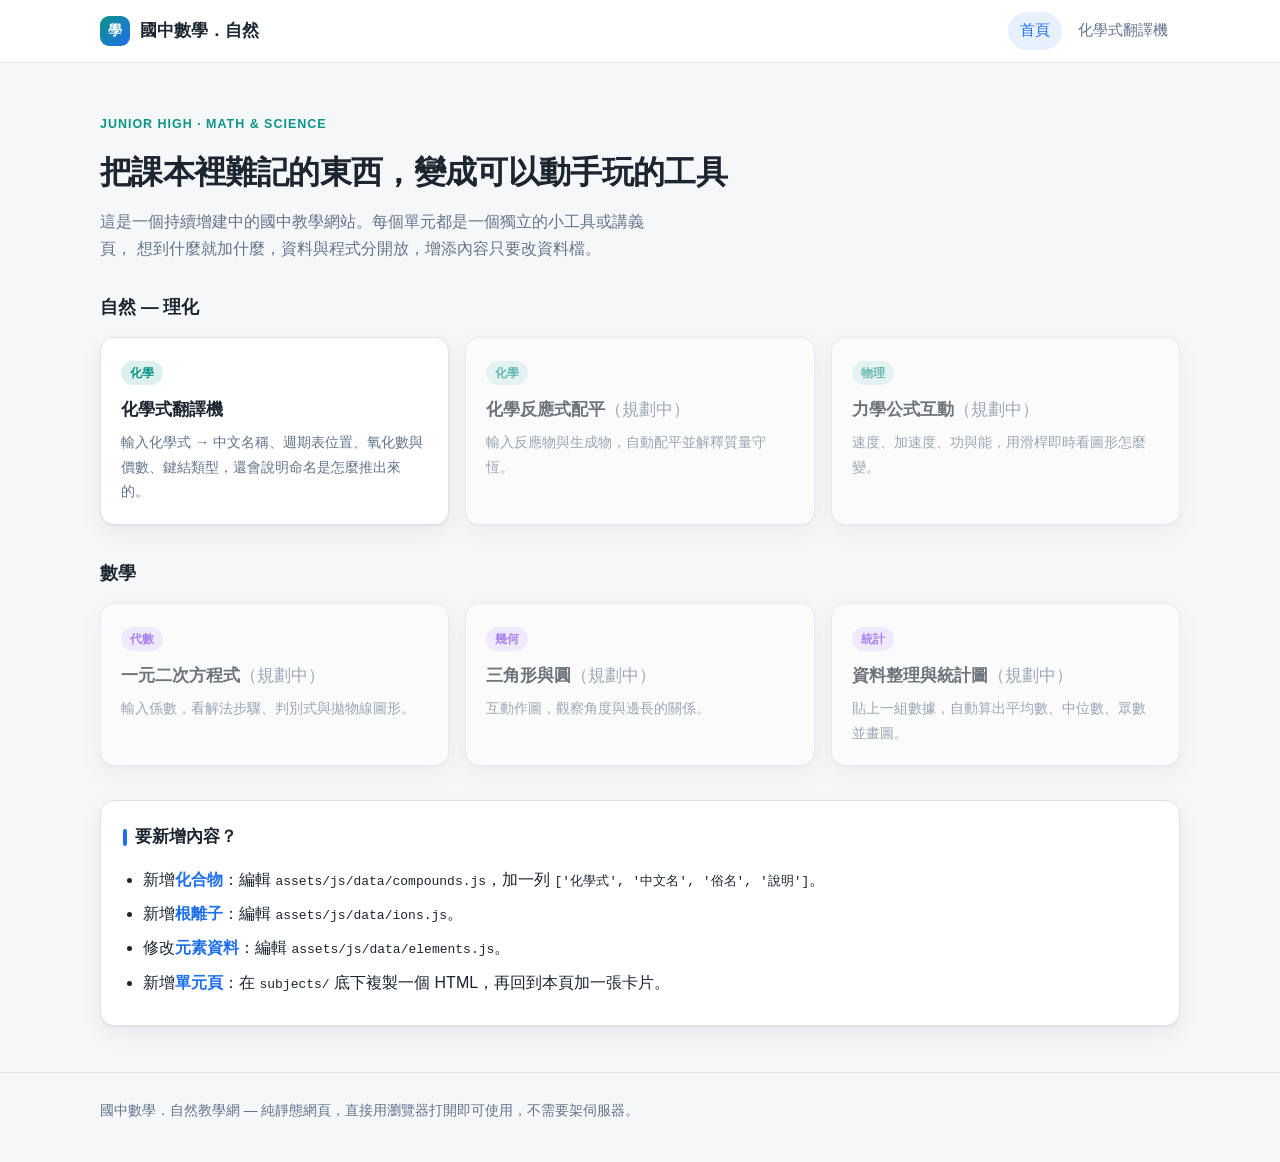
==== index.html @ 573754e4 "初始版本：國中教學網與化學式翻譯機 純靜態網頁，直接開 index.html 即可使用。  - 化學式翻譯機：解析化學式後輸出中文名稱、週期表位置、   氧化數與價數、鍵結類型與命名推導過程 - 資料" ====
<!doctype html>
<html lang="zh-Hant">
<head>
<meta charset="utf-8">
<meta name="viewport" content="width=device-width, initial-scale=1">
<title>國中數學．自然教學網</title>
<link rel="stylesheet" href="assets/css/app.css">
</head>
<body>

<header class="site-header">
  <div class="wrap">
    <a class="brand" href="index.html"><span class="logo">學</span>國中數學．自然</a>
    <nav class="nav">
      <a href="index.html" class="active">首頁</a>
      <a href="subjects/chemistry/formula.html">化學式翻譯機</a>
    </nav>
  </div>
</header>

<main class="wrap">

  <section class="hero">
    <div class="eyebrow">JUNIOR HIGH · MATH &amp; SCIENCE</div>
    <h1>把課本裡難記的東西，變成可以動手玩的工具</h1>
    <p>這是一個持續增建中的國中教學網站。每個單元都是一個獨立的小工具或講義頁，
       想到什麼就加什麼，資料與程式分開放，增添內容只要改資料檔。</p>
  </section>

  <section>
    <h2 style="font-size:1.1rem;margin:0 0 14px">自然 — 理化</h2>
    <div class="grid grid-3">

      <a class="unit" href="subjects/chemistry/formula.html">
        <span class="tag tag-sci">化學</span>
        <h3>化學式翻譯機</h3>
        <p>輸入化學式 → 中文名稱、週期表位置、氧化數與價數、鍵結類型，還會說明命名是怎麼推出來的。</p>
      </a>

      <div class="unit soon">
        <span class="tag tag-sci">化學</span>
        <h3>化學反應式配平<span style="color:var(--muted);font-weight:400">（規劃中）</span></h3>
        <p>輸入反應物與生成物，自動配平並解釋質量守恆。</p>
      </div>

      <div class="unit soon">
        <span class="tag tag-sci">物理</span>
        <h3>力學公式互動<span style="color:var(--muted);font-weight:400">（規劃中）</span></h3>
        <p>速度、加速度、功與能，用滑桿即時看圖形怎麼變。</p>
      </div>

    </div>
  </section>

  <section style="margin-top:34px">
    <h2 style="font-size:1.1rem;margin:0 0 14px">數學</h2>
    <div class="grid grid-3">

      <div class="unit soon">
        <span class="tag tag-math">代數</span>
        <h3>一元二次方程式<span style="color:var(--muted);font-weight:400">（規劃中）</span></h3>
        <p>輸入係數，看解法步驟、判別式與拋物線圖形。</p>
      </div>

      <div class="unit soon">
        <span class="tag tag-math">幾何</span>
        <h3>三角形與圓<span style="color:var(--muted);font-weight:400">（規劃中）</span></h3>
        <p>互動作圖，觀察角度與邊長的關係。</p>
      </div>

      <div class="unit soon">
        <span class="tag tag-math">統計</span>
        <h3>資料整理與統計圖<span style="color:var(--muted);font-weight:400">（規劃中）</span></h3>
        <p>貼上一組數據，自動算出平均數、中位數、眾數並畫圖。</p>
      </div>

    </div>
  </section>

  <section class="card" style="margin-top:34px">
    <h2>要新增內容？</h2>
    <ul class="explain">
      <li>新增<strong>化合物</strong>：編輯 <code>assets/js/data/compounds.js</code>，加一列 <code>['化學式', '中文名', '俗名', '說明']</code>。</li>
      <li>新增<strong>根離子</strong>：編輯 <code>assets/js/data/ions.js</code>。</li>
      <li>修改<strong>元素資料</strong>：編輯 <code>assets/js/data/elements.js</code>。</li>
      <li>新增<strong>單元頁</strong>：在 <code>subjects/</code> 底下複製一個 HTML，再回到本頁加一張卡片。</li>
    </ul>
  </section>

</main>

<footer class="site-footer">
  <div class="wrap">國中數學．自然教學網 — 純靜態網頁，直接用瀏覽器打開即可使用，不需要架伺服器。</div>
</footer>

</body>
</html>
---- assets/css/app.css ----
/* =============================================================
   國中數學・自然 教學網 — 共用樣式
   ============================================================= */
:root {
  --bg: #f6f7f9;
  --surface: #ffffff;
  --surface-2: #f0f2f5;
  --border: #dfe3e8;
  --text: #1c2530;
  --muted: #64748b;
  --accent: #1f6feb;
  --accent-soft: #e7f0ff;
  --math: #7c3aed;
  --sci: #0d9488;
  --ok: #15803d;
  --warn: #b45309;
  --danger: #b91c1c;
  --radius: 14px;
  --shadow: 0 1px 2px rgba(16, 24, 40, .06), 0 8px 24px rgba(16, 24, 40, .06);
}

@media (prefers-color-scheme: dark) {
  :root {
    --bg: #0f1319;
    --surface: #171c24;
    --surface-2: #1f2630;
    --border: #2b3441;
    --text: #e6edf3;
    --muted: #93a1b1;
    --accent: #58a6ff;
    --accent-soft: #17293f;
    --math: #a78bfa;
    --sci: #2dd4bf;
    --ok: #4ade80;
    --warn: #fbbf24;
    --danger: #f87171;
    --shadow: 0 1px 2px rgba(0,0,0,.4), 0 8px 24px rgba(0,0,0,.35);
  }
}

* { box-sizing: border-box; }

body {
  margin: 0;
  background: var(--bg);
  color: var(--text);
  font-family: "PingFang TC", "Noto Sans TC", "Microsoft JhengHei",
               -apple-system, BlinkMacSystemFont, "Segoe UI", sans-serif;
  line-height: 1.7;
  -webkit-font-smoothing: antialiased;
}

a { color: var(--accent); text-decoration: none; }
a:hover { text-decoration: underline; }

.wrap { max-width: 1120px; margin: 0 auto; padding: 0 20px; }

/* ---------- 頁首 ---------- */
.site-header {
  background: var(--surface);
  border-bottom: 1px solid var(--border);
  position: sticky; top: 0; z-index: 20;
}
.site-header .wrap {
  display: flex; align-items: center; gap: 20px;
  min-height: 62px; flex-wrap: wrap;
}
.brand { display: flex; align-items: center; gap: 10px; font-weight: 700; font-size: 1.05rem; color: var(--text); }
.brand:hover { text-decoration: none; }
.brand .logo {
  width: 30px; height: 30px; border-radius: 9px;
  background: linear-gradient(135deg, var(--sci), var(--accent));
  display: grid; place-items: center; color: #fff; font-size: .85rem; font-weight: 800;
}
.nav { display: flex; gap: 4px; margin-left: auto; flex-wrap: wrap; }
.nav a {
  padding: 6px 12px; border-radius: 999px; color: var(--muted);
  font-size: .92rem; font-weight: 500;
}
.nav a:hover { background: var(--surface-2); text-decoration: none; color: var(--text); }
.nav a.active { background: var(--accent-soft); color: var(--accent); }

/* ---------- 標題區 ---------- */
.hero { padding: 46px 0 30px; }
.hero h1 { font-size: 2rem; margin: 0 0 8px; letter-spacing: -.02em; }
.hero p { margin: 0; color: var(--muted); font-size: 1.02rem; max-width: 62ch; }
.eyebrow {
  display: inline-block; font-size: .78rem; font-weight: 700; letter-spacing: .08em;
  color: var(--sci); margin-bottom: 10px;
}

/* ---------- 卡片 ---------- */
.card {
  background: var(--surface); border: 1px solid var(--border);
  border-radius: var(--radius); padding: 22px; box-shadow: var(--shadow);
}
.card + .card { margin-top: 18px; }
.card > h2 {
  margin: 0 0 14px; font-size: 1.06rem; display: flex; align-items: center; gap: 8px;
}
.card > h2::before {
  content: ''; width: 4px; height: 17px; border-radius: 2px; background: var(--accent);
}
.card-sub { color: var(--muted); font-size: .9rem; margin: -8px 0 14px; }

.grid { display: grid; gap: 16px; }
.grid-2 { grid-template-columns: repeat(auto-fit, minmax(280px, 1fr)); }
.grid-3 { grid-template-columns: repeat(auto-fit, minmax(240px, 1fr)); }

/* ---------- 單元卡（首頁） ---------- */
.unit {
  display: block; background: var(--surface); border: 1px solid var(--border);
  border-radius: var(--radius); padding: 20px; box-shadow: var(--shadow);
  transition: transform .15s ease, border-color .15s ease;
  color: var(--text);
}
.unit:hover { transform: translateY(-2px); border-color: var(--accent); text-decoration: none; }
.unit .tag {
  display: inline-block; font-size: .74rem; font-weight: 700; padding: 2px 9px;
  border-radius: 999px; margin-bottom: 10px;
}
.tag-sci { background: rgba(13,148,136,.14); color: var(--sci); }
.tag-math { background: rgba(124,58,237,.14); color: var(--math); }
.unit h3 { margin: 0 0 6px; font-size: 1.08rem; }
.unit p { margin: 0; color: var(--muted); font-size: .9rem; }
.unit.soon { opacity: .62; pointer-events: none; }

/* ---------- 輸入區 ---------- */
.search-row { display: flex; gap: 10px; flex-wrap: wrap; }
.search-row input {
  flex: 1 1 260px; font-size: 1.3rem; padding: 13px 16px;
  border: 1.5px solid var(--border); border-radius: 12px;
  background: var(--surface); color: var(--text);
  font-family: "SF Mono", ui-monospace, Menlo, Consolas, monospace;
}
.search-row input:focus { outline: none; border-color: var(--accent); box-shadow: 0 0 0 3px var(--accent-soft); }
.btn {
  padding: 13px 26px; font-size: 1rem; font-weight: 600; border-radius: 12px;
  border: none; background: var(--accent); color: #fff; cursor: pointer;
}
.btn:hover { filter: brightness(1.08); }
.btn-ghost { background: var(--surface-2); color: var(--text); border: 1px solid var(--border); }

.chips { display: flex; flex-wrap: wrap; gap: 7px; margin-top: 13px; }
.chip {
  border: 1px solid var(--border); background: var(--surface-2); color: var(--text);
  padding: 5px 12px; border-radius: 999px; font-size: .86rem; cursor: pointer;
  font-family: "SF Mono", ui-monospace, Menlo, Consolas, monospace;
}
.chip:hover { border-color: var(--accent); color: var(--accent); }
.chips-label { font-size: .84rem; color: var(--muted); margin-top: 14px; }

/* ---------- 結果 ---------- */
#result { margin-top: 20px; }
.result-head {
  background: linear-gradient(135deg, var(--accent-soft), transparent 70%);
  border: 1px solid var(--border); border-radius: var(--radius);
  padding: 24px; box-shadow: var(--shadow); margin-bottom: 18px;
}
.result-formula {
  font-family: "SF Mono", ui-monospace, Menlo, Consolas, monospace;
  font-size: 2.1rem; font-weight: 600; letter-spacing: .01em;
}
.result-formula sub { font-size: .58em; }
.result-name { font-size: 2.4rem; font-weight: 800; margin: 4px 0 2px; letter-spacing: -.02em; }
.result-alias { color: var(--muted); font-size: 1rem; }
.badges { display: flex; flex-wrap: wrap; gap: 8px; margin-top: 14px; }
.badge {
  font-size: .84rem; font-weight: 600; padding: 4px 12px; border-radius: 999px;
  background: var(--surface); border: 1px solid var(--border);
}
.badge-accent { border-color: var(--accent); color: var(--accent); }
.badge-ok { border-color: var(--ok); color: var(--ok); }
.badge-warn { border-color: var(--warn); color: var(--warn); }

.error {
  border-left: 4px solid var(--danger); background: var(--surface);
  border: 1px solid var(--border); border-left: 4px solid var(--danger);
  border-radius: 10px; padding: 16px 18px; color: var(--text);
}
.error strong { color: var(--danger); }

/* ---------- 元素表格 ---------- */
table.data { width: 100%; border-collapse: collapse; font-size: .93rem; }
table.data th, table.data td {
  padding: 10px 12px; text-align: left; border-bottom: 1px solid var(--border);
}
table.data th { color: var(--muted); font-weight: 600; font-size: .84rem; white-space: nowrap; }
table.data td.sym {
  font-family: "SF Mono", ui-monospace, Menlo, Consolas, monospace;
  font-weight: 700; font-size: 1.02rem;
}
.table-scroll { overflow-x: auto; }

.ox-pill {
  display: inline-block; padding: 1px 9px; border-radius: 999px; font-weight: 700;
  font-size: .86rem; background: var(--surface-2); border: 1px solid var(--border);
}
.ox-pos { color: var(--danger); border-color: color-mix(in srgb, var(--danger) 40%, var(--border)); }
.ox-neg { color: var(--accent); border-color: color-mix(in srgb, var(--accent) 40%, var(--border)); }
.ox-zero { color: var(--muted); }

.bar { height: 6px; border-radius: 3px; background: var(--surface-2); overflow: hidden; min-width: 70px; }
.bar > i { display: block; height: 100%; background: var(--accent); }

/* ---------- 說明列表 ---------- */
ul.explain { margin: 0; padding-left: 20px; }
ul.explain li { margin-bottom: 7px; }
ul.explain strong { color: var(--accent); }

.callout {
  background: var(--surface-2); border-radius: 10px; padding: 14px 16px;
  margin-top: 14px; font-size: .93rem;
}
.callout .k { font-weight: 700; color: var(--accent); }

.formula-inline {
  font-family: "SF Mono", ui-monospace, Menlo, Consolas, monospace; font-weight: 600;
}

/* ---------- 週期表 ---------- */
.pt-wrap { overflow-x: auto; padding-bottom: 6px; }
.pt-grid {
  display: grid;
  grid-template-columns: 22px repeat(18, minmax(46px, 1fr));
  grid-template-rows: 18px repeat(10, minmax(46px, auto));
  gap: 3px; min-width: 900px;
}
.pt-axis { font-size: .66rem; color: var(--muted); display: grid; place-items: center; }
.pt-cell {
  position: relative; border: 1px solid var(--border); border-radius: 6px;
  background: var(--surface); padding: 3px 2px; cursor: pointer;
  display: flex; flex-direction: column; align-items: center; justify-content: center;
  font-family: inherit; color: var(--text); line-height: 1.15; overflow: hidden;
}
.pt-cell:hover { border-color: var(--accent); z-index: 2; }
.pt-z { position: absolute; top: 2px; left: 4px; font-size: .55rem; color: var(--muted); }
.pt-sym { font-size: .92rem; font-weight: 700; }
.pt-zh { font-size: .62rem; color: var(--muted); }
.pt-cell.is-on {
  background: var(--accent); border-color: var(--accent); color: #fff;
  box-shadow: 0 0 0 2px var(--accent-soft); transform: scale(1.06); z-index: 3;
}
.pt-cell.is-on .pt-z, .pt-cell.is-on .pt-zh { color: rgba(255,255,255,.85); }
.pt-badge {
  position: absolute; top: 1px; right: 3px; font-size: .55rem; font-weight: 700;
  background: rgba(255,255,255,.25); border-radius: 4px; padding: 0 3px;
}
.pt-placeholder { background: var(--surface-2); cursor: default; border-style: dashed; }
.pt-placeholder .pt-sym { font-size: .6rem; color: var(--muted); }

.pt-legend { display: flex; flex-wrap: wrap; gap: 6px; margin-top: 14px; }
.pt-legend-item {
  font-size: .74rem; padding: 3px 10px; border-radius: 999px;
  border: 1px solid rgba(0,0,0,.12); color: #1c2530; font-weight: 500;
}

/* 分類配色（淺色底、深色字，暗色模式自動反轉亮度） */
.cat-alkali     { background: #fde8e8; }
.cat-alkaline   { background: #fdf0d5; }
.cat-transition { background: #e7eefc; }
.cat-post       { background: #e6f3ea; }
.cat-metalloid  { background: #eae6f8; }
.cat-nonmetal   { background: #e0f4f1; }
.cat-halogen    { background: #fdeacf; }
.cat-noble      { background: #f0e6f5; }
.cat-lanthanide { background: #e9f0f7; }
.cat-actinide   { background: #f5e9ef; }
.pt-cell[class*="cat-"] { color: #1c2530; }
@media (prefers-color-scheme: dark) {
  .pt-cell[class*="cat-"] { color: #0f1319; }
  .pt-cell[class*="cat-"] .pt-z, .pt-cell[class*="cat-"] .pt-zh { color: #46525f; }
}
.pt-cell.is-on, .pt-cell.is-on .pt-sym { color: #fff !important; }

/* ---------- 頁尾 ---------- */
.site-footer {
  margin-top: 46px; padding: 26px 0 40px; border-top: 1px solid var(--border);
  color: var(--muted); font-size: .86rem;
}

@media (max-width: 640px) {
  .hero h1 { font-size: 1.55rem; }
  .result-name { font-size: 1.8rem; }
  .result-formula { font-size: 1.6rem; }
  .card { padding: 17px; }
}
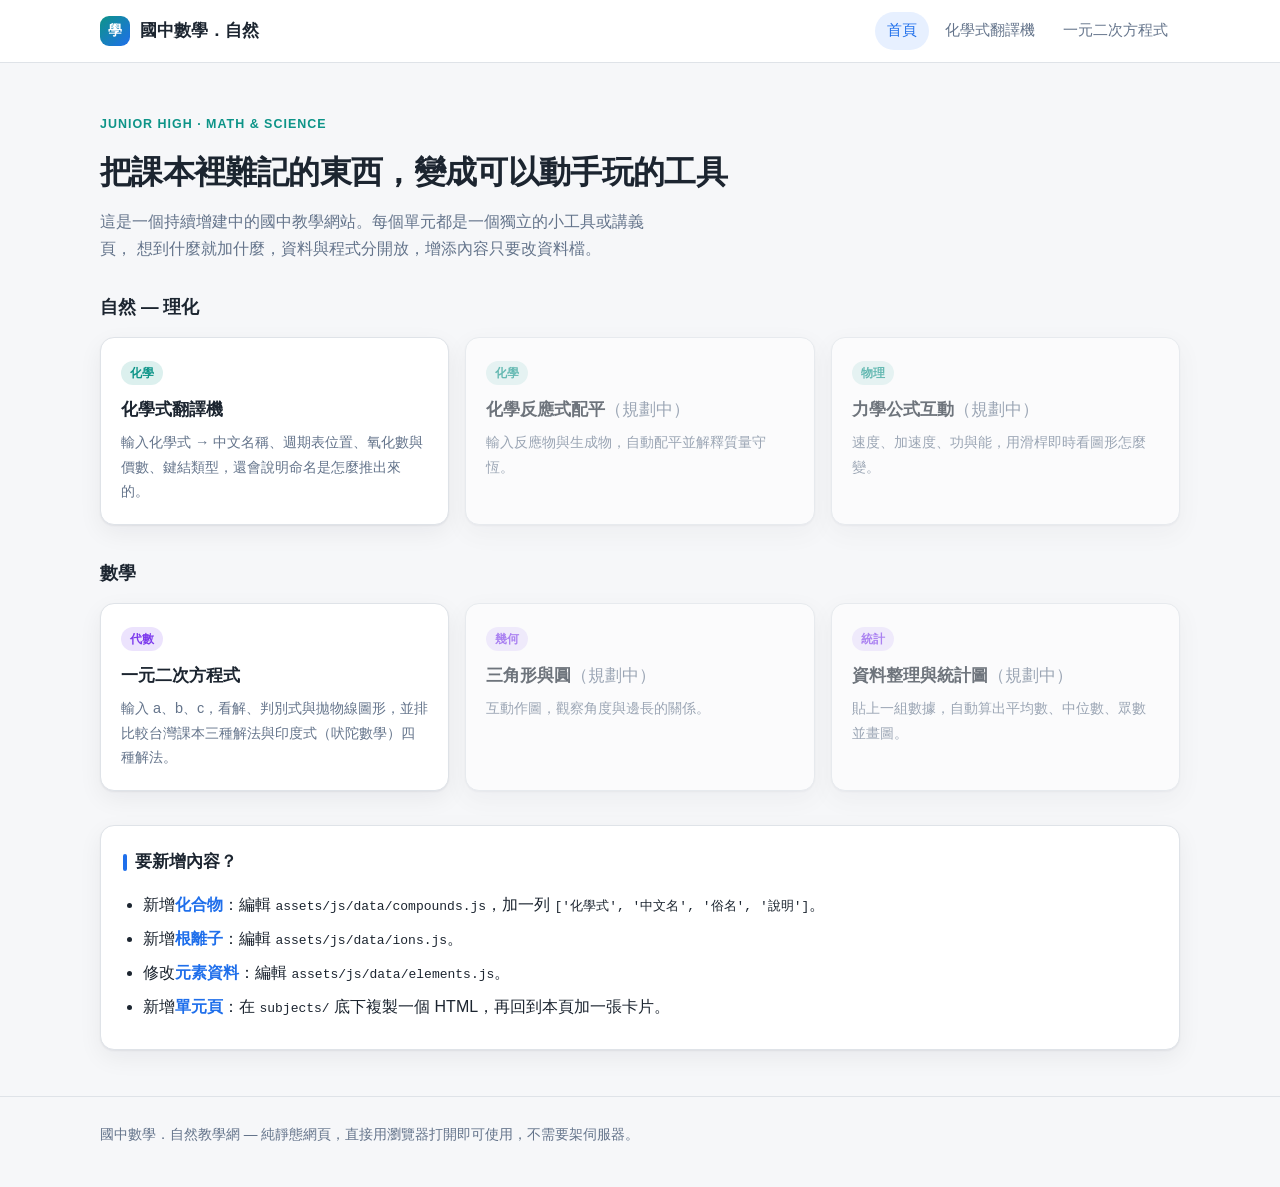
==== commit 676f7b70: "新增單元：一元二次方程式（含印度式解法比較） 輸入 a、b、c 後解方程式，並把解題過程整理成兩套並排比較的教法：  台灣課本：公式解、配方法、十字相乘法 印度吠陀：觀察法 Vilokanam、分裂中" ====
--- a/index.html
+++ b/index.html
@@ -14,6 +14,7 @@
     <nav class="nav">
       <a href="index.html" class="active">首頁</a>
       <a href="subjects/chemistry/formula.html">化學式翻譯機</a>
+      <a href="subjects/math/quadratic.html">一元二次方程式</a>
     </nav>
   </div>
 </header>
@@ -56,11 +57,11 @@
     <h2 style="font-size:1.1rem;margin:0 0 14px">數學</h2>
     <div class="grid grid-3">
 
-      <div class="unit soon">
+      <a class="unit" href="subjects/math/quadratic.html">
         <span class="tag tag-math">代數</span>
-        <h3>一元二次方程式<span style="color:var(--muted);font-weight:400">（規劃中）</span></h3>
-        <p>輸入係數，看解法步驟、判別式與拋物線圖形。</p>
-      </div>
+        <h3>一元二次方程式</h3>
+        <p>輸入 a、b、c，看解、判別式與拋物線圖形，並排比較台灣課本三種解法與印度式（吠陀數學）四種解法。</p>
+      </a>
 
       <div class="unit soon">
         <span class="tag tag-math">幾何</span>
--- a/assets/css/app.css
+++ b/assets/css/app.css
@@ -285,3 +285,104 @@
   .result-formula { font-size: 1.6rem; }
   .card { padding: 17px; }
 }
+
+/* =============================================================
+   數學單元共用
+   ============================================================= */
+
+/* ---------- 分數與根號的排版 ---------- */
+.frac {
+  display: inline-flex; flex-direction: column; align-items: center;
+  vertical-align: -0.48em; margin: 0 2px; line-height: 1.2; font-size: .92em;
+}
+.frac > span:first-child { border-bottom: 1.4px solid currentColor; padding: 0 5px 1px; }
+.frac > span:last-child { padding: 1px 5px 0; }
+
+.sqrt { white-space: nowrap; }
+.sqrt > .rad { border-top: 1.4px solid currentColor; padding: 1px 3px 0 1px; margin-left: -1px; }
+
+.math {
+  font-family: "SF Mono", ui-monospace, Menlo, Consolas, monospace;
+  font-weight: 600; letter-spacing: .01em;
+}
+.math-big { font-size: 1.5rem; }
+
+/* ---------- 係數輸入 ---------- */
+.coef-row {
+  display: flex; align-items: center; gap: 6px; flex-wrap: wrap;
+  font-size: 1.45rem; font-weight: 600;
+}
+.coef-row input {
+  width: 88px; font-size: 1.35rem; text-align: center; padding: 9px 6px;
+  border: 1.5px solid var(--border); border-radius: 11px;
+  background: var(--surface); color: var(--text);
+  font-family: "SF Mono", ui-monospace, Menlo, Consolas, monospace;
+}
+.coef-row input:focus { outline: none; border-color: var(--accent); box-shadow: 0 0 0 3px var(--accent-soft); }
+.coef-row .lbl { font-size: .72rem; color: var(--muted); font-weight: 600; }
+.coef-cell { display: flex; flex-direction: column; align-items: center; gap: 3px; }
+
+/* ---------- 解法卡片 ---------- */
+.method {
+  border: 1px solid var(--border); border-radius: 12px; padding: 16px 18px;
+  background: var(--surface); height: 100%;
+}
+.method > h3 {
+  margin: 0 0 3px; font-size: 1rem; display: flex; align-items: baseline; gap: 8px; flex-wrap: wrap;
+}
+.method .romaji { font-size: .78rem; color: var(--muted); font-weight: 500; }
+.method ol, .method ul { margin: 10px 0 0; padding-left: 20px; }
+.method li { margin-bottom: 8px; font-size: .93rem; }
+.method li:last-child { margin-bottom: 0; }
+.method li b { color: var(--accent); }
+
+.method-tw { border-top: 3px solid var(--math); }
+.method-in { border-top: 3px solid var(--warn); }
+.method.is-off { opacity: .58; }
+
+.flag { font-size: .74rem; font-weight: 700; padding: 2px 9px; border-radius: 999px; }
+.flag-tw { background: rgba(124,58,237,.14); color: var(--math); }
+.flag-in { background: rgba(180,83,9,.16); color: var(--warn); }
+
+/* ---------- 並排比較 ---------- */
+.versus { display: grid; grid-template-columns: 1fr 1fr; gap: 16px; }
+.versus > .col-head {
+  font-weight: 700; font-size: .95rem; padding-bottom: 8px;
+  border-bottom: 2px solid var(--border);
+}
+@media (max-width: 720px) { .versus { grid-template-columns: 1fr; } }
+
+table.data td.yes { color: var(--ok); font-weight: 700; }
+table.data td.no { color: var(--muted); }
+
+/* ---------- 拋物線圖 ---------- */
+.plot-wrap { overflow-x: auto; }
+svg.plot { width: 100%; min-width: 420px; height: auto; display: block; }
+svg.plot text { font-family: inherit; }
+.pl-grid { stroke: var(--border); stroke-width: 1; opacity: .55; }
+.pl-axis { stroke: var(--muted); stroke-width: 1.6; }
+.pl-axis-label { fill: var(--muted); font-size: 13px; font-style: italic; }
+.pl-tick { fill: var(--muted); font-size: 11px; text-anchor: middle; }
+.pl-tick-y { text-anchor: end; }
+.pl-sym { stroke: var(--math); stroke-width: 1.4; stroke-dasharray: 5 5; opacity: .8; }
+.pl-curve { fill: none; stroke: var(--accent); stroke-width: 2.8; stroke-linecap: round; }
+.pl-root { fill: var(--danger); stroke: var(--surface); stroke-width: 2; }
+.pl-vertex { fill: var(--math); stroke: var(--surface); stroke-width: 2; }
+.pl-yint { fill: var(--sci); stroke: var(--surface); stroke-width: 2; }
+.pl-label { font-size: 12px; font-weight: 700; text-anchor: middle; }
+.pl-root-t { fill: var(--danger); }
+.pl-vertex-t { fill: var(--math); }
+.pl-yint-t { fill: var(--sci); }
+
+/* ---------- 摘要數字 ---------- */
+.stat-row { display: grid; grid-template-columns: repeat(auto-fit, minmax(150px, 1fr)); gap: 12px; }
+.stat {
+  background: var(--surface-2); border-radius: 11px; padding: 12px 14px;
+}
+.stat .stat-k { font-size: .78rem; color: var(--muted); font-weight: 600; }
+.stat .stat-v { font-size: 1.25rem; font-weight: 700; margin-top: 2px; }
+
+@media (max-width: 640px) {
+  .coef-row { font-size: 1.15rem; }
+  .coef-row input { width: 68px; font-size: 1.1rem; }
+}
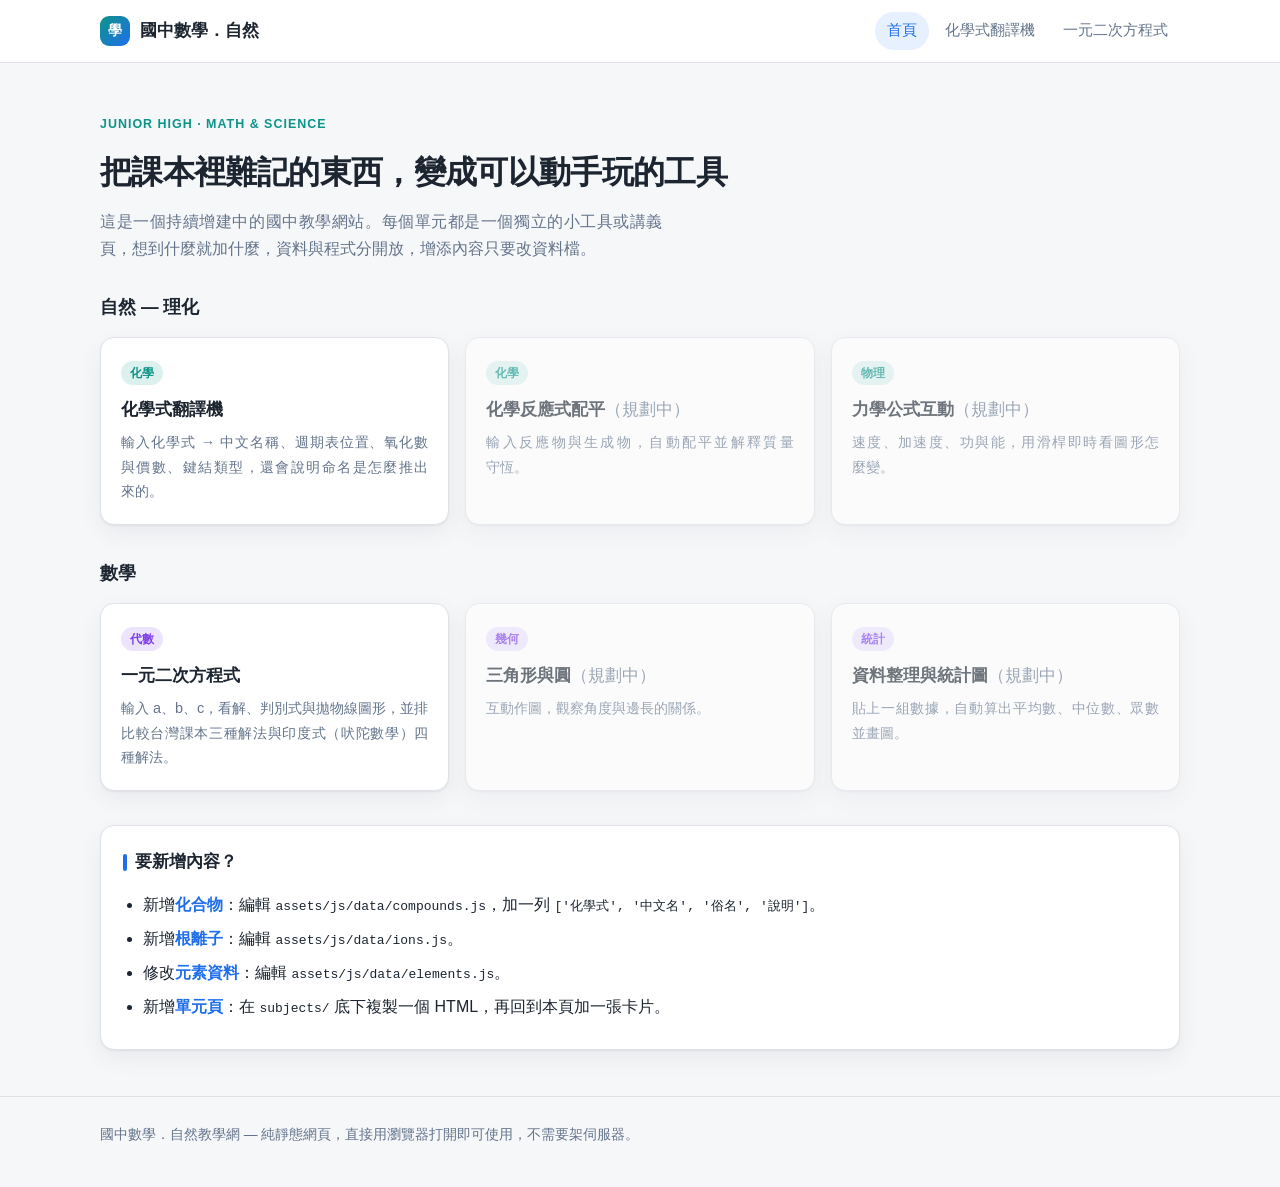
==== commit d7021a0d: "中文段落的版面對齊 兩個問題一起處理：  一、原始碼裡為了好讀而在段落中間換行，瀏覽器會把那個換行算成一個 空格，於是中文句子裡多出縫隙（「⋯頂點與圖形，␣還有台灣課本⋯」）。 把三頁的 hero 段" ====
--- a/index.html
+++ b/index.html
@@ -24,8 +24,7 @@
   <section class="hero">
     <div class="eyebrow">JUNIOR HIGH · MATH &amp; SCIENCE</div>
     <h1>把課本裡難記的東西，變成可以動手玩的工具</h1>
-    <p>這是一個持續增建中的國中教學網站。每個單元都是一個獨立的小工具或講義頁，
-       想到什麼就加什麼，資料與程式分開放，增添內容只要改資料檔。</p>
+    <p>這是一個持續增建中的國中教學網站。每個單元都是一個獨立的小工具或講義頁，想到什麼就加什麼，資料與程式分開放，增添內容只要改資料檔。</p>
   </section>
 
   <section>
--- a/assets/css/app.css
+++ b/assets/css/app.css
@@ -84,6 +84,18 @@
 .hero { padding: 46px 0 30px; }
 .hero h1 { font-size: 2rem; margin: 0 0 8px; letter-spacing: -.02em; }
 .hero p { margin: 0; color: var(--muted); font-size: 1.02rem; max-width: 62ch; }
+
+/* 中文長段落：左右對齊，斷行時避開行首標點，最後一行不要只剩一兩個字。
+   （行末是 <br> 的那行不會被拉開，所以有手動換行的區塊也安全） */
+.hero p,
+.card > p,
+.card-sub,
+.grid p,
+ul.explain li {
+  text-align: justify;
+  line-break: strict;
+  text-wrap: pretty;
+}
 .eyebrow {
   display: inline-block; font-size: .78rem; font-weight: 700; letter-spacing: .08em;
   color: var(--sci); margin-bottom: 10px;
@@ -291,12 +303,9 @@
    ============================================================= */
 
 /* ---------- 分數與根號的排版 ---------- */
-.frac {
-  display: inline-flex; flex-direction: column; align-items: center;
-  vertical-align: -0.48em; margin: 0 2px; line-height: 1.2; font-size: .92em;
-}
-.frac > span:first-child { border-bottom: 1.4px solid currentColor; padding: 0 5px 1px; }
-.frac > span:last-child { padding: 1px 5px 0; }
+/* 分數一律橫式（3/4），行高才不會忽高忽低，整段式子也能維持在同一行 */
+.frac { white-space: nowrap; }
+.frac .sl { padding: 0 1px; opacity: .65; }
 
 .sqrt { white-space: nowrap; }
 .sqrt > .rad { border-top: 1.4px solid currentColor; padding: 1px 3px 0 1px; margin-left: -1px; }
@@ -308,19 +317,25 @@
 .math-big { font-size: 1.5rem; }
 
 /* ---------- 係數輸入 ---------- */
+/* 標籤放在格子左邊（a = □），整列維持在同一行 */
 .coef-row {
-  display: flex; align-items: center; gap: 6px; flex-wrap: wrap;
+  display: flex; align-items: center; gap: 22px; flex-wrap: wrap;
   font-size: 1.45rem; font-weight: 600;
 }
 .coef-row input {
-  width: 88px; font-size: 1.35rem; text-align: center; padding: 9px 6px;
+  width: 92px; font-size: 1.35rem; text-align: center; padding: 9px 6px;
   border: 1.5px solid var(--border); border-radius: 11px;
   background: var(--surface); color: var(--text);
   font-family: "SF Mono", ui-monospace, Menlo, Consolas, monospace;
 }
 .coef-row input:focus { outline: none; border-color: var(--accent); box-shadow: 0 0 0 3px var(--accent-soft); }
-.coef-row .lbl { font-size: .72rem; color: var(--muted); font-weight: 600; }
-.coef-cell { display: flex; flex-direction: column; align-items: center; gap: 3px; }
+.coef-cell { display: inline-flex; align-items: center; gap: 8px; cursor: text; }
+.coef-row .lbl { font-size: 1.3rem; font-weight: 700; font-style: italic; color: var(--accent); }
+.coef-row .eq { font-size: 1.2rem; color: var(--muted); font-weight: 400; }
+
+/* 三個係數組出來的式子，即時跟著變 */
+.eq-echo { margin-top: 16px; font-size: 1.4rem; font-weight: 700; min-height: 1.4em; }
+.eq-echo .arrow { color: var(--muted); font-weight: 400; margin-right: 10px; }
 
 /* ---------- 解法卡片 ---------- */
 .method {
@@ -332,7 +347,8 @@
 }
 .method .romaji { font-size: .78rem; color: var(--muted); font-weight: 500; }
 .method ol, .method ul { margin: 10px 0 0; padding-left: 20px; }
-.method li { margin-bottom: 8px; font-size: .93rem; }
+/* 這裡刻意不做左右對齊：欄位窄又夾著算式，硬撐會把式子拉出空隙 */
+.method li { margin-bottom: 8px; font-size: .93rem; text-align: left; }
 .method li:last-child { margin-bottom: 0; }
 .method li b { color: var(--accent); }
 
@@ -356,23 +372,28 @@
 table.data td.no { color: var(--muted); }
 
 /* ---------- 拋物線圖 ---------- */
+/* 圖的底色固定白色，不跟著深色模式走 —— 座標圖是要拿來看線條和標籤的，
+   深色底下格線與細字會糊掉。因此以下顏色一律寫死，不用主題變數。 */
 .plot-wrap { overflow-x: auto; }
-svg.plot { width: 100%; min-width: 420px; height: auto; display: block; }
+svg.plot {
+  width: 100%; min-width: 420px; height: auto; display: block;
+  background: #ffffff; border: 1px solid #dfe3e8; border-radius: 10px;
+}
 svg.plot text { font-family: inherit; }
-.pl-grid { stroke: var(--border); stroke-width: 1; opacity: .55; }
-.pl-axis { stroke: var(--muted); stroke-width: 1.6; }
-.pl-axis-label { fill: var(--muted); font-size: 13px; font-style: italic; }
-.pl-tick { fill: var(--muted); font-size: 11px; text-anchor: middle; }
+.pl-grid { stroke: #dde2e8; stroke-width: 1; }
+.pl-axis { stroke: #5b6774; stroke-width: 1.6; }
+.pl-axis-label { fill: #5b6774; font-size: 13px; font-style: italic; }
+.pl-tick { fill: #6b7684; font-size: 11px; text-anchor: middle; }
 .pl-tick-y { text-anchor: end; }
-.pl-sym { stroke: var(--math); stroke-width: 1.4; stroke-dasharray: 5 5; opacity: .8; }
-.pl-curve { fill: none; stroke: var(--accent); stroke-width: 2.8; stroke-linecap: round; }
-.pl-root { fill: var(--danger); stroke: var(--surface); stroke-width: 2; }
-.pl-vertex { fill: var(--math); stroke: var(--surface); stroke-width: 2; }
-.pl-yint { fill: var(--sci); stroke: var(--surface); stroke-width: 2; }
+.pl-sym { stroke: #7c3aed; stroke-width: 1.4; stroke-dasharray: 5 5; opacity: .75; }
+.pl-curve { fill: none; stroke: #1f6feb; stroke-width: 2.8; stroke-linecap: round; }
+.pl-root { fill: #d92b2b; stroke: #ffffff; stroke-width: 2; }
+.pl-vertex { fill: #7c3aed; stroke: #ffffff; stroke-width: 2; }
+.pl-yint { fill: #0d9488; stroke: #ffffff; stroke-width: 2; }
 .pl-label { font-size: 12px; font-weight: 700; text-anchor: middle; }
-.pl-root-t { fill: var(--danger); }
-.pl-vertex-t { fill: var(--math); }
-.pl-yint-t { fill: var(--sci); }
+.pl-root-t { fill: #c62222; }
+.pl-vertex-t { fill: #6d28d9; }
+.pl-yint-t { fill: #0b7d72; }
 
 /* ---------- 摘要數字 ---------- */
 .stat-row { display: grid; grid-template-columns: repeat(auto-fit, minmax(150px, 1fr)); gap: 12px; }
@@ -383,6 +404,8 @@
 .stat .stat-v { font-size: 1.25rem; font-weight: 700; margin-top: 2px; }
 
 @media (max-width: 640px) {
-  .coef-row { font-size: 1.15rem; }
-  .coef-row input { width: 68px; font-size: 1.1rem; }
-}
+  .coef-row { font-size: 1.15rem; gap: 14px; }
+  .coef-row input { width: 72px; font-size: 1.1rem; }
+  .coef-row .lbl { font-size: 1.1rem; }
+  .eq-echo { font-size: 1.15rem; }
+}
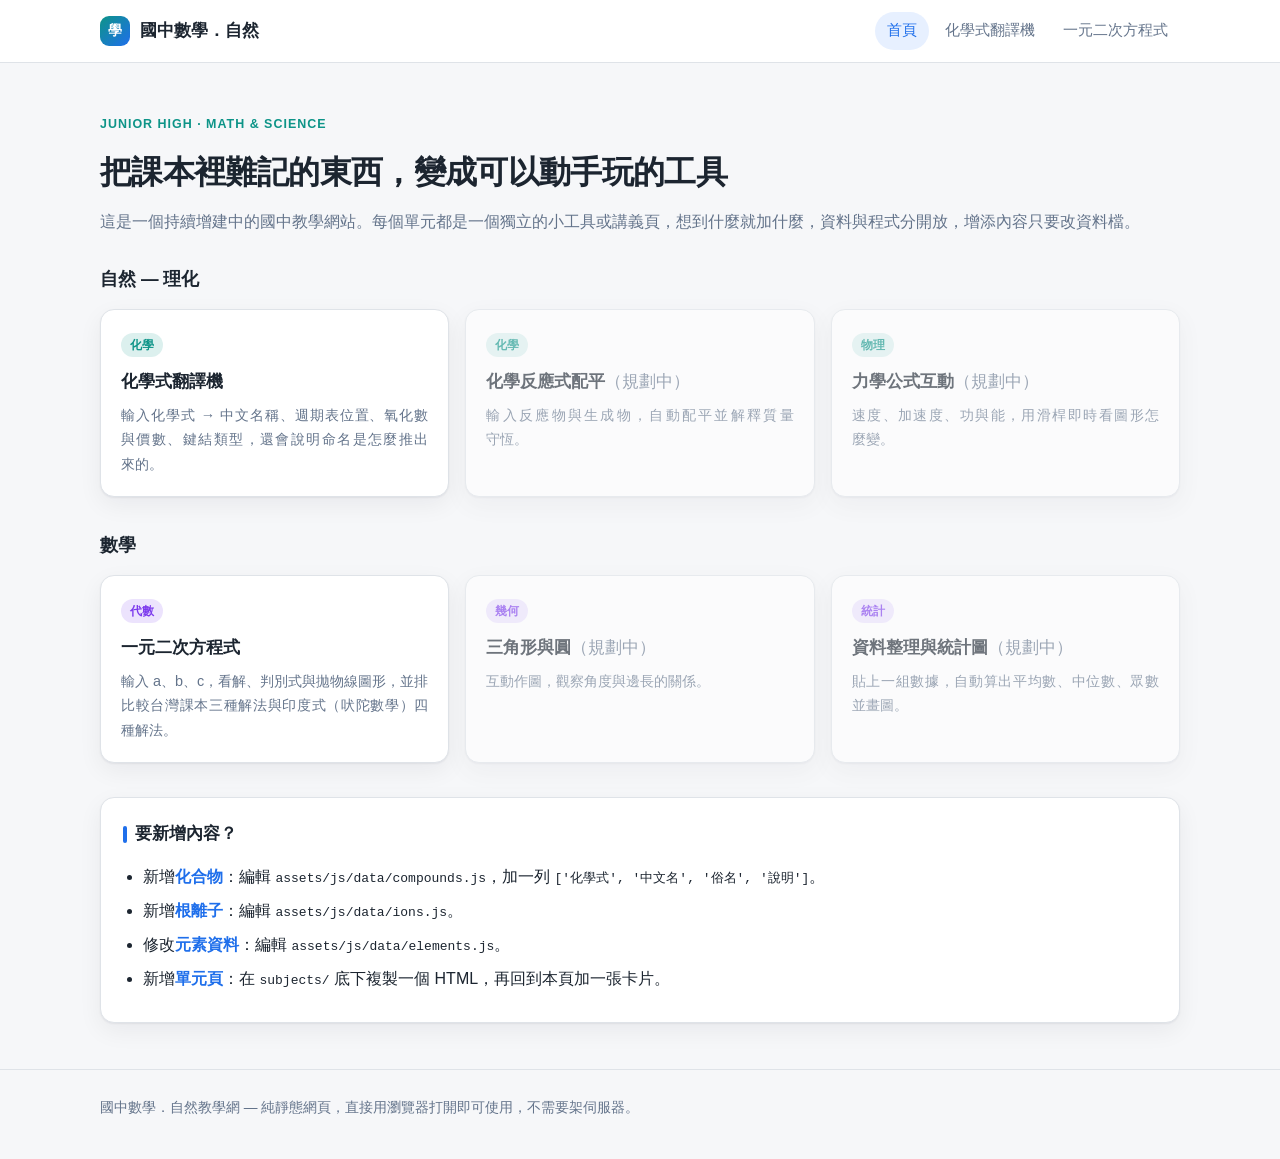
==== commit c3ea942a: "CSS 與 JS 連結加上版本號，避免學生看到快取的舊版 GitHub Pages 對靜態檔設 cache-control: max-age=600，加上瀏覽器自己的 快取，改完樣式推上去之後回訪的人" ====
--- a/index.html
+++ b/index.html
@@ -4,7 +4,7 @@
 <meta charset="utf-8">
 <meta name="viewport" content="width=device-width, initial-scale=1">
 <title>國中數學．自然教學網</title>
-<link rel="stylesheet" href="assets/css/app.css">
+<link rel="stylesheet" href="assets/css/app.css?v=20260910">
 </head>
 <body>
 
--- a/assets/css/app.css
+++ b/assets/css/app.css
@@ -83,11 +83,20 @@
 /* ---------- 標題區 ---------- */
 .hero { padding: 46px 0 30px; }
 .hero h1 { font-size: 2rem; margin: 0 0 8px; letter-spacing: -.02em; }
-.hero p { margin: 0; color: var(--muted); font-size: 1.02rem; max-width: 62ch; }
+.hero p { margin: 0; color: var(--muted); font-size: 1.02rem; }
+
+/* 標題區底下的延伸閱讀 */
+.hero-link {
+  margin: 16px 0 0; font-size: .92rem; color: var(--muted);
+  padding-left: 13px; border-left: 3px solid var(--border);
+}
+.hero-link a { font-weight: 700; }
+.hero-link .ext { font-size: .82em; margin-left: 3px; }
 
 /* 中文長段落：左右對齊，斷行時避開行首標點，最後一行不要只剩一兩個字。
    （行末是 <br> 的那行不會被拉開，所以有手動換行的區塊也安全） */
 .hero p,
+.hero-link,
 .card > p,
 .card-sub,
 .grid p,
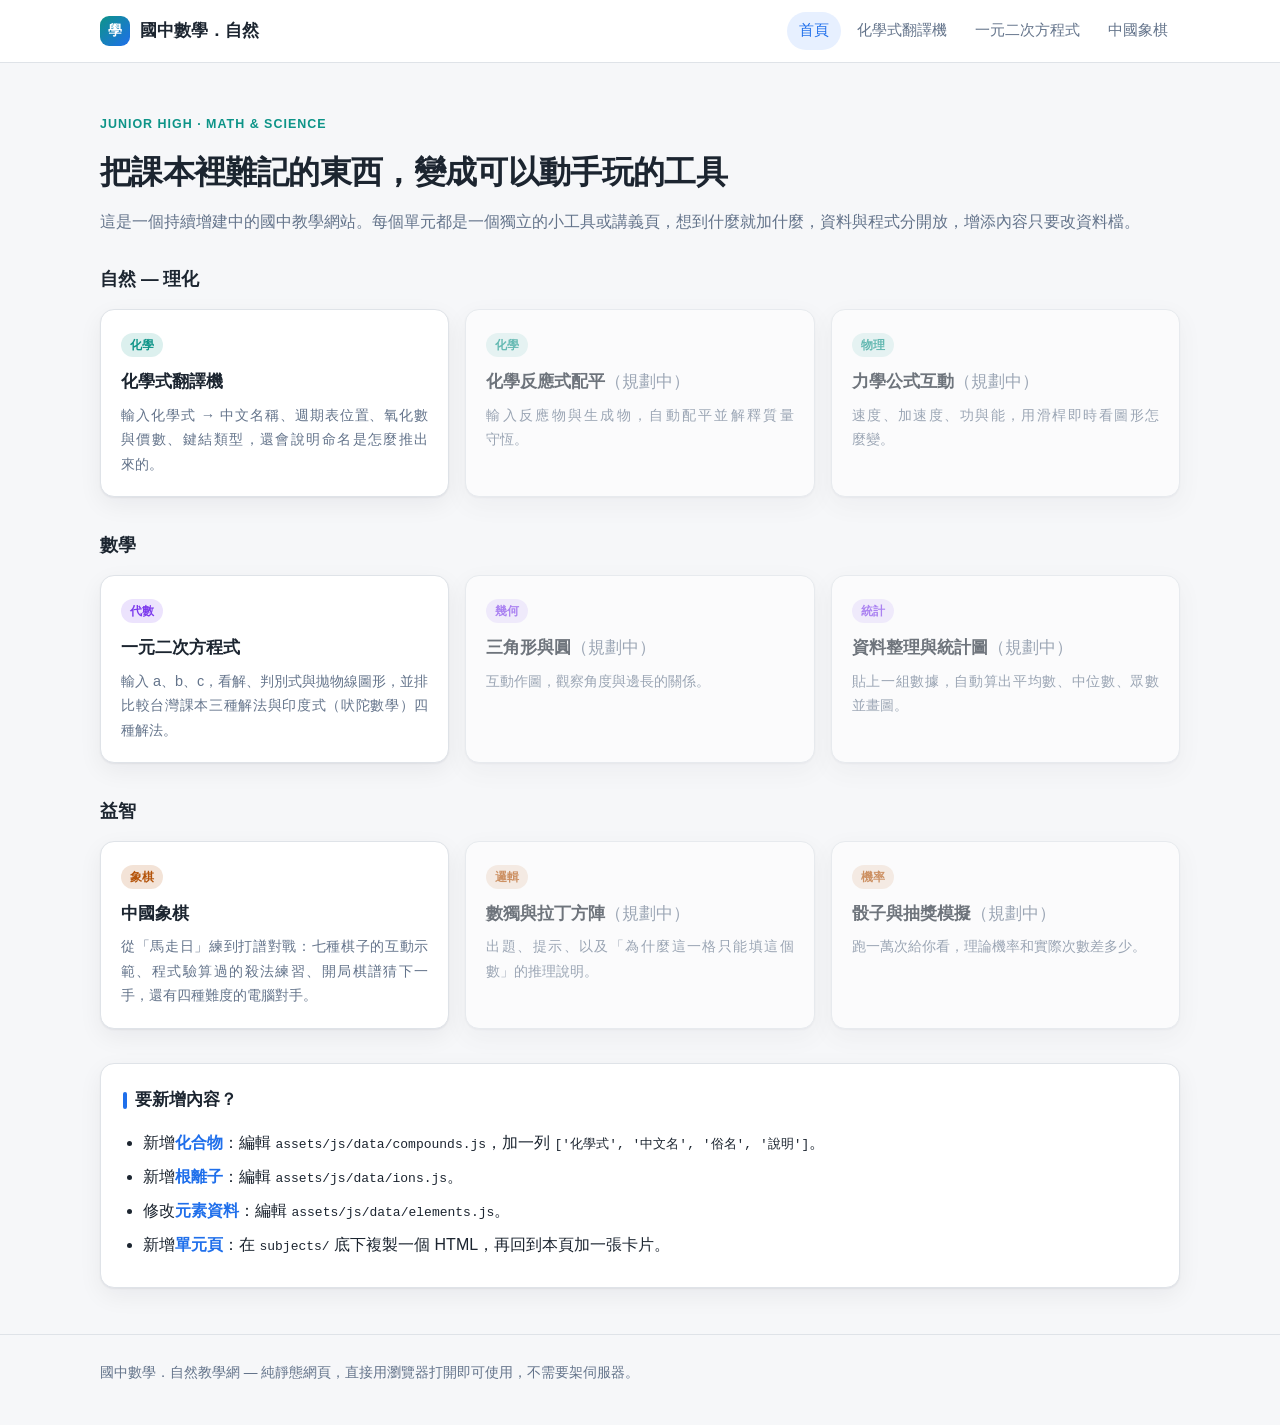
==== commit 84a88246: "新增中國象棋單元：從認識棋子到打譜對戰 五個分頁依學習順序排：認識棋子、學會記譜、殺法練習、打譜猜棋、 跟電腦對戰。規則、記譜、AI 與教材資料分開放，增添內容只要改 assets/js/data/ " ====
--- a/index.html
+++ b/index.html
@@ -4,7 +4,7 @@
 <meta charset="utf-8">
 <meta name="viewport" content="width=device-width, initial-scale=1">
 <title>國中數學．自然教學網</title>
-<link rel="stylesheet" href="assets/css/app.css?v=20260910">
+<link rel="stylesheet" href="assets/css/app.css?v=20260917">
 </head>
 <body>
 
@@ -15,6 +15,7 @@
       <a href="index.html" class="active">首頁</a>
       <a href="subjects/chemistry/formula.html">化學式翻譯機</a>
       <a href="subjects/math/quadratic.html">一元二次方程式</a>
+      <a href="subjects/games/xiangqi.html">中國象棋</a>
     </nav>
   </div>
 </header>
@@ -77,6 +78,31 @@
     </div>
   </section>
 
+  <section style="margin-top:34px">
+    <h2 style="font-size:1.1rem;margin:0 0 14px">益智</h2>
+    <div class="grid grid-3">
+
+      <a class="unit" href="subjects/games/xiangqi.html">
+        <span class="tag tag-game">象棋</span>
+        <h3>中國象棋</h3>
+        <p>從「馬走日」練到打譜對戰：七種棋子的互動示範、程式驗算過的殺法練習、開局棋譜猜下一手，還有四種難度的電腦對手。</p>
+      </a>
+
+      <div class="unit soon">
+        <span class="tag tag-game">邏輯</span>
+        <h3>數獨與拉丁方陣<span style="color:var(--muted);font-weight:400">（規劃中）</span></h3>
+        <p>出題、提示、以及「為什麼這一格只能填這個數」的推理說明。</p>
+      </div>
+
+      <div class="unit soon">
+        <span class="tag tag-game">機率</span>
+        <h3>骰子與抽獎模擬<span style="color:var(--muted);font-weight:400">（規劃中）</span></h3>
+        <p>跑一萬次給你看，理論機率和實際次數差多少。</p>
+      </div>
+
+    </div>
+  </section>
+
   <section class="card" style="margin-top:34px">
     <h2>要新增內容？</h2>
     <ul class="explain">
--- a/assets/css/app.css
+++ b/assets/css/app.css
@@ -142,6 +142,7 @@
 }
 .tag-sci { background: rgba(13,148,136,.14); color: var(--sci); }
 .tag-math { background: rgba(124,58,237,.14); color: var(--math); }
+.tag-game { background: rgba(180,83,9,.16); color: var(--warn); }
 .unit h3 { margin: 0 0 6px; font-size: 1.08rem; }
 .unit p { margin: 0; color: var(--muted); font-size: .9rem; }
 .unit.soon { opacity: .62; pointer-events: none; }
@@ -418,3 +419,153 @@
   .coef-row .lbl { font-size: 1.1rem; }
   .eq-echo { font-size: 1.15rem; }
 }
+
+/* =============================================================
+   象棋單元
+   ============================================================= */
+
+/* ---------- 分頁 ---------- */
+.tabs { display: flex; gap: 6px; flex-wrap: wrap; margin: 4px 0 18px; }
+.tab {
+  padding: 9px 15px; border-radius: 999px; border: 1px solid var(--border);
+  background: var(--surface); color: var(--muted); font-weight: 600;
+  font-size: .93rem; cursor: pointer; font-family: inherit;
+}
+.tab:hover { color: var(--text); }
+.tab.is-on { background: var(--accent); border-color: var(--accent); color: #fff; }
+.panel { display: none; }
+.panel.is-on { display: block; }
+
+.xq-split { display: grid; grid-template-columns: minmax(290px, 420px) 1fr; gap: 18px; align-items: start; }
+@media (max-width: 860px) { .xq-split { grid-template-columns: 1fr; } }
+
+/* ---------- 棋盤 ----------
+   棋盤的顏色一律寫死，不跟著深色模式走：木色底配細線是象棋幾百年的樣子，
+   換成深色底之後棋子的紅黑就分不出來了。（跟拋物線圖固定白底是同樣的考量） */
+.xq-mount { max-width: 420px; margin: 0 auto; }
+.xq-board { position: relative; container-type: inline-size; }
+.xq-lines { display: block; width: 100%; height: auto; }
+.xq-felt { fill: #f2dcae; stroke: #cba96a; stroke-width: 3; }
+.xq-line { stroke: #8a6a3b; stroke-width: 3; fill: none; stroke-linecap: round; }
+.xq-star { stroke: #8a6a3b; stroke-width: 3; fill: none; stroke-linecap: round; opacity: .8; }
+.xq-river {
+  fill: #9a7440; font-size: 52px; font-weight: 600; letter-spacing: 12px;
+  text-anchor: middle; font-family: inherit;
+}
+.xq-file { font-size: 34px; font-weight: 700; text-anchor: middle; font-family: inherit; }
+.xq-file-r { fill: #b42318; }
+.xq-file-b { fill: #3a4654; }
+
+.xq-layer { position: absolute; inset: 0; }
+.xq-piece, .xq-dot, .xq-trace, .xq-mark {
+  position: absolute; transform: translate(-50%, -50%); padding: 0;
+}
+.xq-piece {
+  width: 34px; height: 34px; font-size: 1.05rem;             /* 舊瀏覽器的退路 */
+  width: 10.6cqw; height: 10.6cqw; font-size: 6.1cqw;
+  border-radius: 50%; background: #fdf3de; border: 1.5px solid #b98f52;
+  box-shadow: 0 1px 2px rgba(60, 40, 10, .35);
+  font-weight: 700; line-height: 1; font-family: inherit;
+  display: grid; place-items: center; cursor: default;
+}
+.xq-red { color: #b42318; }
+.xq-black { color: #22303f; border-color: #6b7684; }
+.xq-piece.is-sel { box-shadow: 0 0 0 3px #1f6feb, 0 1px 3px rgba(0,0,0,.3); }
+.xq-piece.is-target { box-shadow: 0 0 0 3px #d92b2b; cursor: pointer; }
+.xq-piece.is-check { box-shadow: 0 0 0 3px #d92b2b, 0 0 14px rgba(217,43,43,.7); }
+.xq-dot {
+  width: 14px; height: 14px;
+  width: 4.2cqw; height: 4.2cqw;
+  border: none; border-radius: 50%; background: rgba(21, 128, 61, .62); cursor: pointer;
+}
+.xq-dot:hover { background: rgba(21, 128, 61, .9); }
+.xq-trace {
+  width: 34px; height: 34px;
+  width: 10.6cqw; height: 10.6cqw;
+  border: 2px dashed rgba(31, 111, 235, .75); border-radius: 50%; pointer-events: none;
+}
+.xq-mark {
+  width: 30px; height: 30px;
+  width: 9.4cqw; height: 9.4cqw;
+  border: 2.5px solid #7c3aed; border-radius: 9px; pointer-events: none;
+}
+
+/* ---------- 版面小元件 ---------- */
+.btn-sm { padding: 8px 14px; font-size: .9rem; border-radius: 10px; }
+.chip.is-on { background: var(--accent); border-color: var(--accent); color: #fff; }
+.xq-group { display: block; width: 100%; font-size: .8rem; font-weight: 700; color: var(--muted); margin: 8px 0 0; }
+.xq-cap { font-size: .84rem; color: var(--muted); margin: 10px 2px 0; text-align: center; }
+.xq-p { margin: 0 0 10px; font-size: .94rem; text-align: justify; line-break: strict; }
+.grid .xq-p { color: var(--muted); }
+.xq-h3 { font-size: .98rem; margin: 0 0 6px; }
+.xq-motto { font-size: 1.05rem; font-weight: 700; color: var(--accent); margin: -4px 0 10px; }
+.xq-count { margin-top: 12px; font-size: .88rem; color: var(--muted); }
+.xq-count code, .xq-note code, .xq-status code, .xq-quiz-msg code {
+  font-family: "SF Mono", ui-monospace, Menlo, Consolas, monospace;
+  background: var(--surface-2); padding: 1px 6px; border-radius: 6px; font-size: .92em;
+}
+.xq-status {
+  margin-top: 12px; font-size: .95rem; background: var(--surface-2);
+  border-radius: 10px; padding: 10px 14px;
+}
+.xq-note { font-size: .92rem; margin-top: 10px; }
+.xq-err { color: var(--danger); font-size: .9rem; margin-top: 8px; }
+.xq-btns { display: flex; gap: 8px; flex-wrap: wrap; margin-top: 12px; }
+.xq-btns-center { justify-content: center; }
+.xq-muted { color: var(--muted); }
+.good { color: var(--ok); font-weight: 700; }
+.bad { color: var(--danger); font-weight: 700; }
+.xq-badge-row { display: flex; gap: 8px; margin: -6px 0 12px; }
+.xq-intro { margin-top: 12px; font-size: .93rem; text-align: justify; }
+.xq-empty { color: var(--muted); font-size: .9rem; }
+
+/* 記譜公式 */
+.xq-formula { font-size: 2rem; font-weight: 800; text-align: center; letter-spacing: .28em; margin: 2px 0 16px; }
+.xq-formula .f1, .xq-formula-key b.f1 { color: var(--accent); }
+.xq-formula .f2, .xq-formula-key b.f2 { color: var(--sci); }
+.xq-formula .f3, .xq-formula-key b.f3 { color: var(--math); }
+.xq-formula .f4, .xq-formula-key b.f4 { color: var(--warn); }
+.xq-formula-key li { margin-bottom: 9px; }
+.xq-quiz-q { font-size: 1rem; margin-bottom: 6px; }
+.xq-quiz-q b { color: var(--accent); font-size: 1.2rem; letter-spacing: .1em; }
+.xq-quiz-msg { font-size: .92rem; color: var(--muted); min-height: 1.7em; }
+
+/* 走法清單 */
+.xq-movelist { max-height: 230px; overflow: auto; }
+.xq-movelist-tall { max-height: 320px; }
+table.xq-mv { width: 100%; border-collapse: collapse; font-size: .93rem; }
+table.xq-mv th {
+  width: 34px; color: var(--muted); font-weight: 600; font-size: .8rem;
+  text-align: right; padding: 3px 8px 3px 0;
+}
+table.xq-mv td { padding: 2px 4px; width: 44%; }
+.mv { display: inline-block; padding: 2px 9px; border-radius: 7px; letter-spacing: .04em; }
+.mv.is-click { cursor: pointer; }
+.mv.is-click:hover { background: var(--surface-2); }
+.mv.is-cur { background: var(--accent); color: #fff; }
+
+/* 對戰 */
+.xq-opts { display: flex; gap: 18px; flex-wrap: wrap; align-items: center; font-size: .92rem; }
+.xq-opts label { display: flex; gap: 8px; align-items: center; color: var(--muted); font-weight: 600; }
+.xq-opts select {
+  font-family: inherit; font-size: .92rem; padding: 7px 10px; border-radius: 9px;
+  border: 1px solid var(--border); background: var(--surface); color: var(--text);
+}
+.xq-taken { display: flex; flex-wrap: wrap; gap: 5px; }
+.xq-chip-piece {
+  width: 28px; height: 28px; border-radius: 50%; display: grid; place-items: center;
+  background: #fdf3de; border: 1px solid #b98f52; font-weight: 700; font-size: .85rem;
+}
+.xq-check { display: flex; gap: 8px; align-items: center; justify-content: center;
+  font-size: .9rem; color: var(--muted); margin-top: 12px; }
+.xq-textarea {
+  width: 100%; font-size: .95rem; padding: 11px 13px; border-radius: 11px;
+  border: 1.5px solid var(--border); background: var(--surface); color: var(--text);
+  font-family: inherit; resize: vertical;
+}
+.xq-textarea:focus { outline: none; border-color: var(--accent); box-shadow: 0 0 0 3px var(--accent-soft); }
+
+@media (max-width: 640px) {
+  .tab { padding: 7px 12px; font-size: .87rem; }
+  .xq-formula { font-size: 1.6rem; }
+}
